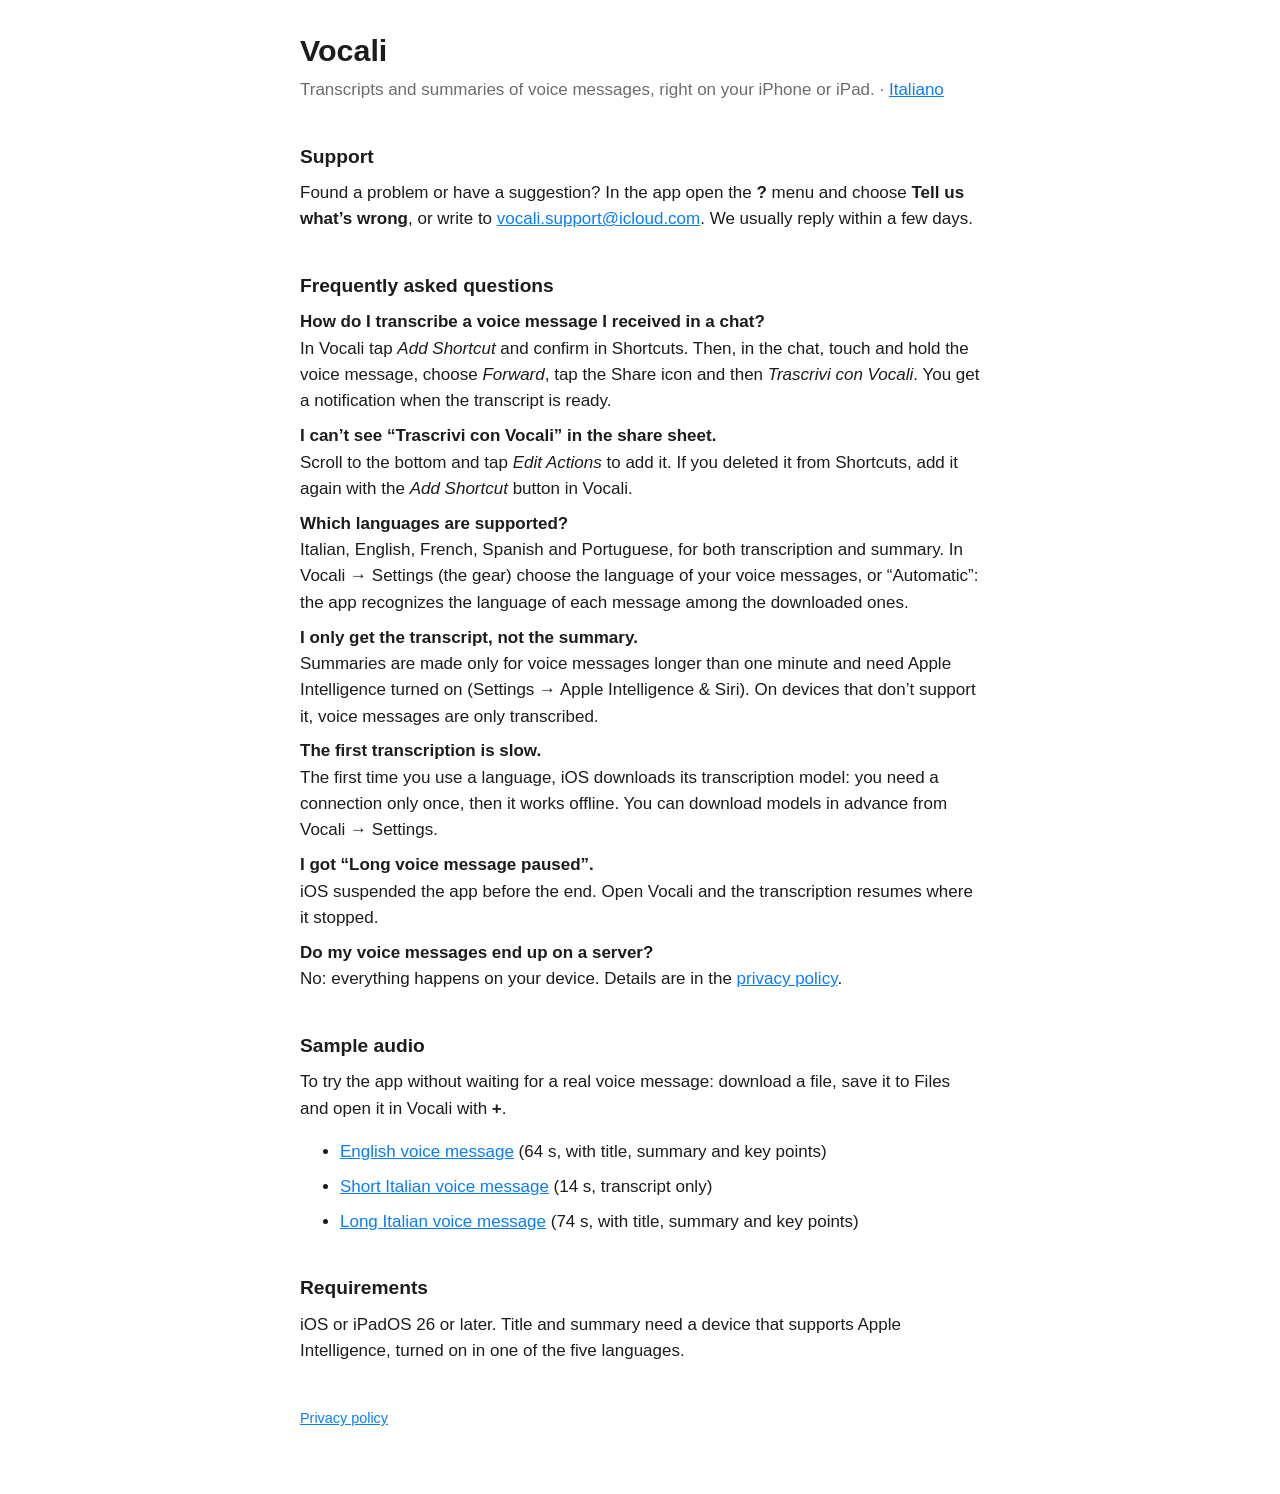
==== en/index.html @ 058e9815 "feat: English pages, five languages, English sample audio Co-Authored-By: Claude Opus 5.5 <noreply@a" ====
<!doctype html>
<html lang="en">
<head>
  <meta charset="utf-8">
  <meta name="viewport" content="width=device-width, initial-scale=1">
  <title>Vocali — Support</title>
  <link rel="stylesheet" href="../stile.css">
</head>
<body>
<main>
  <h1>Vocali</h1>
  <p class="data">Transcripts and summaries of voice messages, right on your iPhone or iPad. · <a href="../" lang="it">Italiano</a></p>

  <h2>Support</h2>
  <p>Found a problem or have a suggestion? In the app open the <strong>?</strong> menu and choose <strong>Tell us what’s wrong</strong>, or write to <a href="mailto:vocali.support@icloud.com">vocali.support@icloud.com</a>. We usually reply within a few days.</p>

  <h2>Frequently asked questions</h2>

  <p><strong>How do I transcribe a voice message I received in a chat?</strong><br>
  In Vocali tap <em>Add Shortcut</em> and confirm in Shortcuts. Then, in the chat, touch and hold the voice message, choose <em>Forward</em>, tap the Share icon and then <em>Trascrivi con Vocali</em>. You get a notification when the transcript is ready.</p>

  <p><strong>I can’t see “Trascrivi con Vocali” in the share sheet.</strong><br>
  Scroll to the bottom and tap <em>Edit Actions</em> to add it. If you deleted it from Shortcuts, add it again with the <em>Add Shortcut</em> button in Vocali.</p>

  <p><strong>Which languages are supported?</strong><br>
  Italian, English, French, Spanish and Portuguese, for both transcription and summary. In Vocali → Settings (the gear) choose the language of your voice messages, or “Automatic”: the app recognizes the language of each message among the downloaded ones.</p>

  <p><strong>I only get the transcript, not the summary.</strong><br>
  Summaries are made only for voice messages longer than one minute and need Apple Intelligence turned on (Settings → Apple Intelligence &amp; Siri). On devices that don’t support it, voice messages are only transcribed.</p>

  <p><strong>The first transcription is slow.</strong><br>
  The first time you use a language, iOS downloads its transcription model: you need a connection only once, then it works offline. You can download models in advance from Vocali → Settings.</p>

  <p><strong>I got “Long voice message paused”.</strong><br>
  iOS suspended the app before the end. Open Vocali and the transcription resumes where it stopped.</p>

  <p><strong>Do my voice messages end up on a server?</strong><br>
  No: everything happens on your device. Details are in the <a href="privacy.html">privacy policy</a>.</p>

  <h2>Sample audio</h2>
  <p>To try the app without waiting for a real voice message: download a file, save it to Files and open it in Vocali with <strong>+</strong>.</p>
  <ul>
    <li><a href="../audio/voice-message-en.m4a" download>English voice message</a> (64 s, with title, summary and key points)</li>
    <li><a href="../audio/vocale-breve.m4a" download>Short Italian voice message</a> (14 s, transcript only)</li>
    <li><a href="../audio/vocale-lungo.m4a" download>Long Italian voice message</a> (74 s, with title, summary and key points)</li>
  </ul>

  <h2>Requirements</h2>
  <p>iOS or iPadOS 26 or later. Title and summary need a device that supports Apple Intelligence, turned on in one of the five languages.</p>

  <footer><a href="privacy.html">Privacy policy</a></footer>
</main>
</body>
</html>
---- stile.css ----
:root {
  color-scheme: light dark;
  --testo: #1c1c1e;
  --secondario: #6c6c70;
  --sfondo: #ffffff;
  --riquadro: #f2f2f7;
  --accento: #0a7cff;
}
@media (prefers-color-scheme: dark) {
  :root {
    --testo: #f2f2f7;
    --secondario: #a1a1a6;
    --sfondo: #000000;
    --riquadro: #1c1c1e;
    --accento: #4aa3ff;
  }
}
* { box-sizing: border-box; }
body {
  margin: 0;
  padding: 32px 16px 64px;
  background: var(--sfondo);
  color: var(--testo);
  font: 17px/1.55 -apple-system, BlinkMacSystemFont, "Helvetica Neue", sans-serif;
}
main { max-width: 680px; margin: 0 auto; }
h1 { font-size: 1.9rem; line-height: 1.2; margin: 0 0 4px; }
h2 { font-size: 1.2rem; margin: 2em 0 0.4em; }
p, li { margin: 0.5em 0; }
a { color: var(--accento); }
.data { color: var(--secondario); margin-bottom: 2em; }
.riquadro { background: var(--riquadro); border-radius: 14px; padding: 4px 18px; margin: 1.5em 0; }
footer { margin-top: 3em; color: var(--secondario); font-size: 0.9rem; }
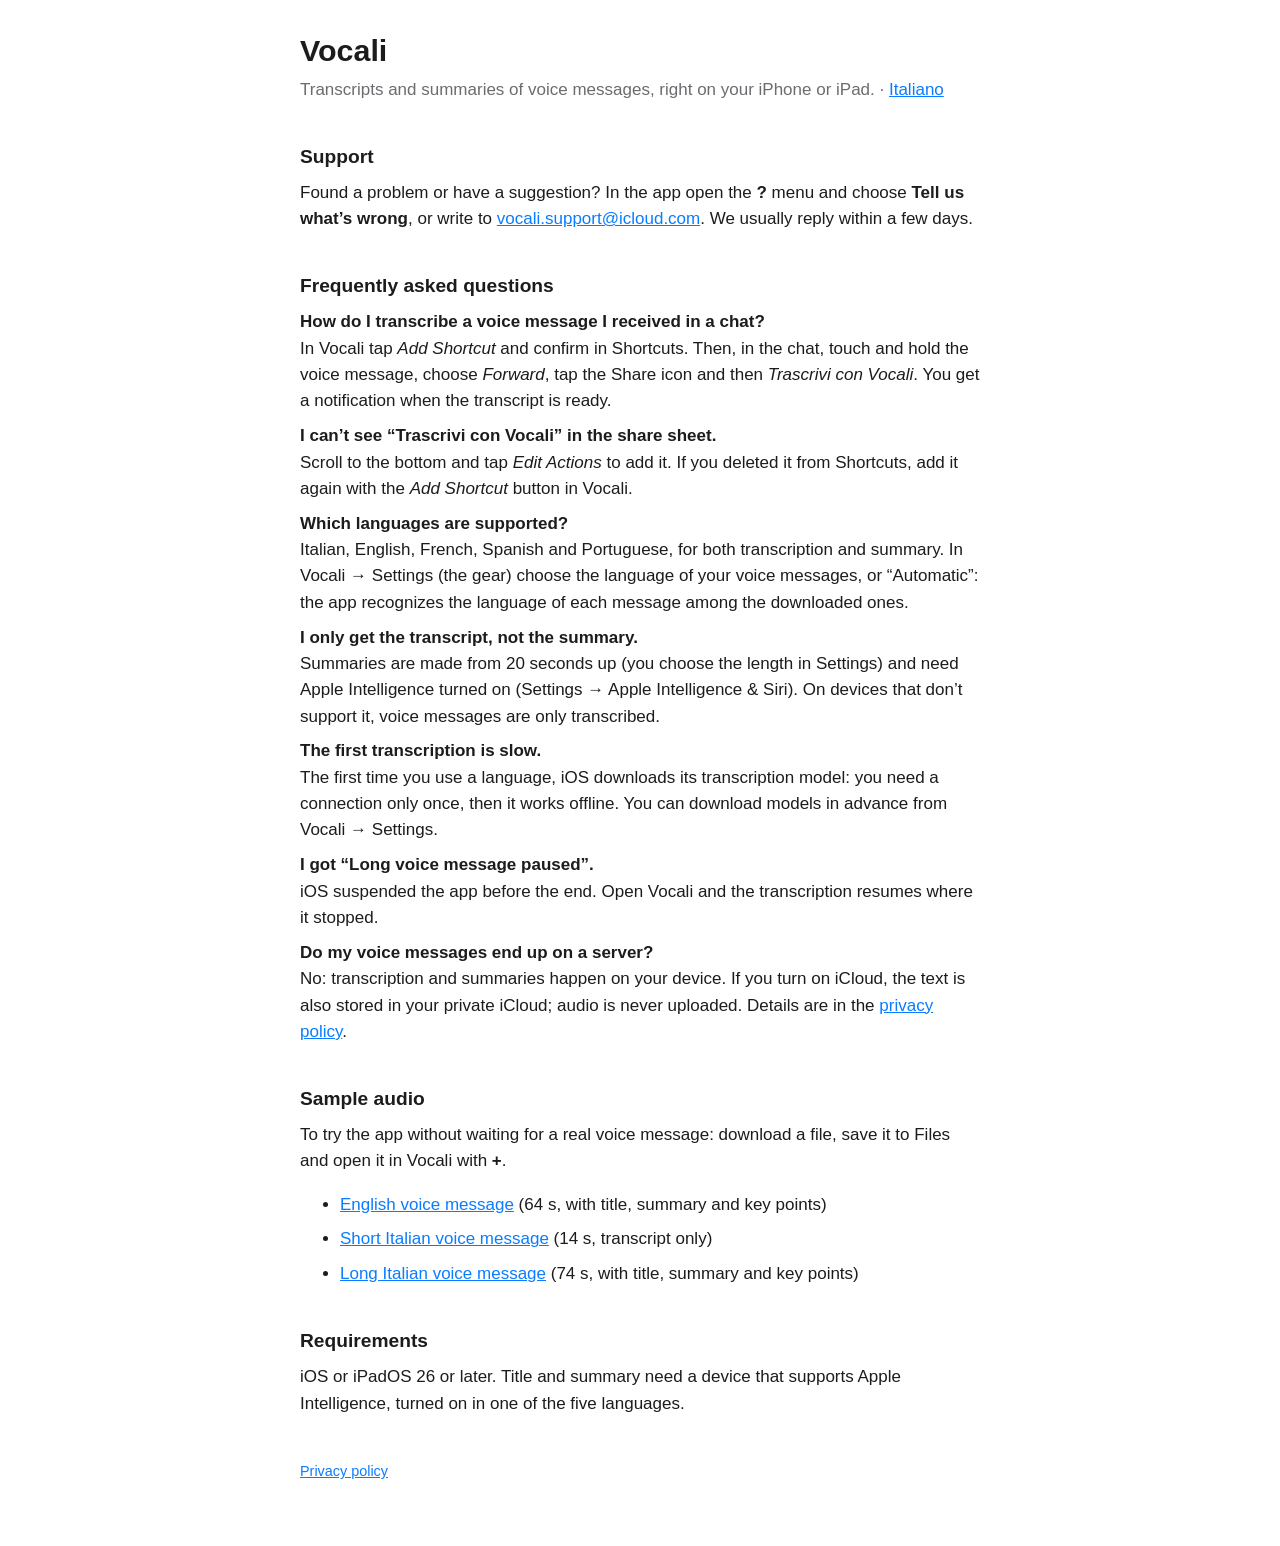
==== commit 96455d70: "docs: describe optional iCloud history and the summary length setting Co-Authored-By: Claude Opus 5." ====
--- a/en/index.html
+++ b/en/index.html
@@ -26,7 +26,7 @@
   Italian, English, French, Spanish and Portuguese, for both transcription and summary. In Vocali → Settings (the gear) choose the language of your voice messages, or “Automatic”: the app recognizes the language of each message among the downloaded ones.</p>
 
   <p><strong>I only get the transcript, not the summary.</strong><br>
-  Summaries are made only for voice messages longer than one minute and need Apple Intelligence turned on (Settings → Apple Intelligence &amp; Siri). On devices that don’t support it, voice messages are only transcribed.</p>
+  Summaries are made from 20 seconds up (you choose the length in Settings) and need Apple Intelligence turned on (Settings → Apple Intelligence &amp; Siri). On devices that don’t support it, voice messages are only transcribed.</p>
 
   <p><strong>The first transcription is slow.</strong><br>
   The first time you use a language, iOS downloads its transcription model: you need a connection only once, then it works offline. You can download models in advance from Vocali → Settings.</p>
@@ -35,7 +35,7 @@
   iOS suspended the app before the end. Open Vocali and the transcription resumes where it stopped.</p>
 
   <p><strong>Do my voice messages end up on a server?</strong><br>
-  No: everything happens on your device. Details are in the <a href="privacy.html">privacy policy</a>.</p>
+  No: transcription and summaries happen on your device. If you turn on iCloud, the text is also stored in your private iCloud; audio is never uploaded. Details are in the <a href="privacy.html">privacy policy</a>.</p>
 
   <h2>Sample audio</h2>
   <p>To try the app without waiting for a real voice message: download a file, save it to Files and open it in Vocali with <strong>+</strong>.</p>
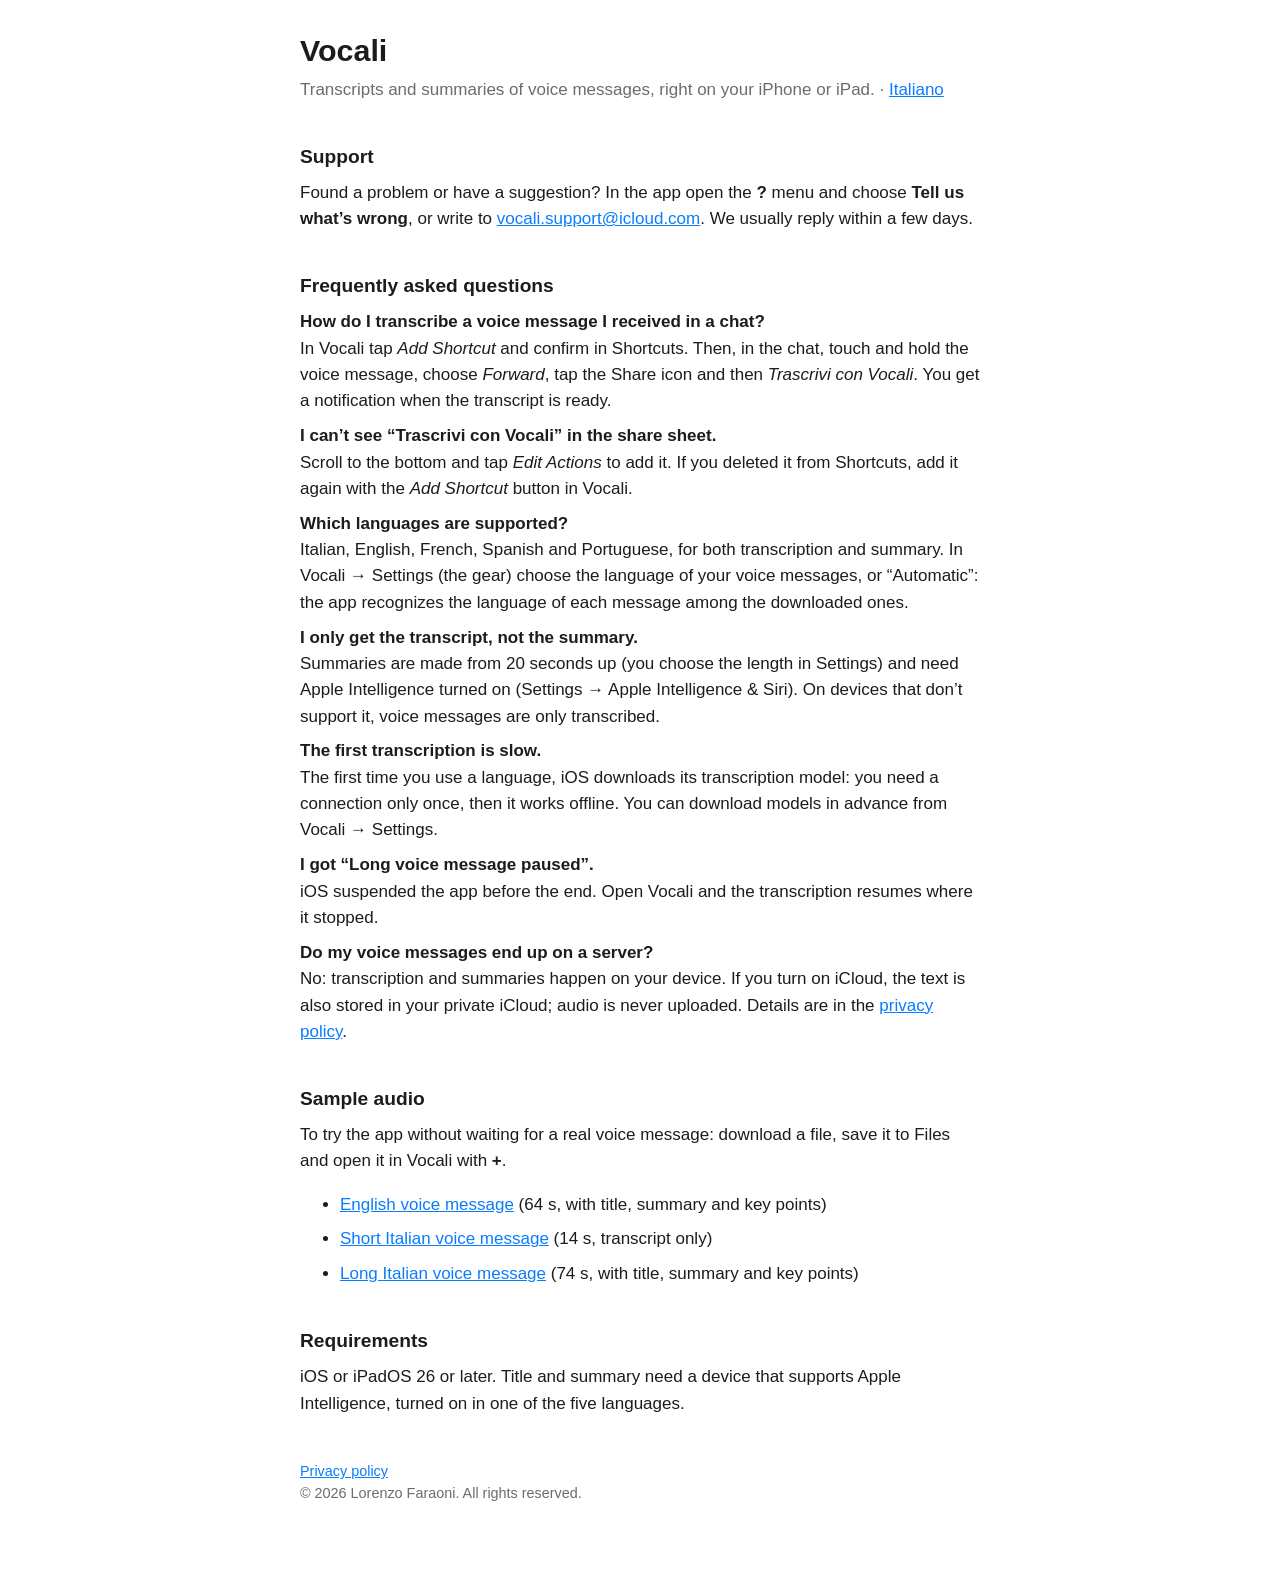
==== commit c2a79fb1: "docs: add copyright notice to the site pages Co-Authored-By: Claude Opus 5.5 <noreply@anthropic.com>" ====
--- a/en/index.html
+++ b/en/index.html
@@ -48,7 +48,7 @@
   <h2>Requirements</h2>
   <p>iOS or iPadOS 26 or later. Title and summary need a device that supports Apple Intelligence, turned on in one of the five languages.</p>
 
-  <footer><a href="privacy.html">Privacy policy</a></footer>
+  <footer><a href="privacy.html">Privacy policy</a><br>© 2026 Lorenzo Faraoni. All rights reserved.</footer>
 </main>
 </body>
 </html>
